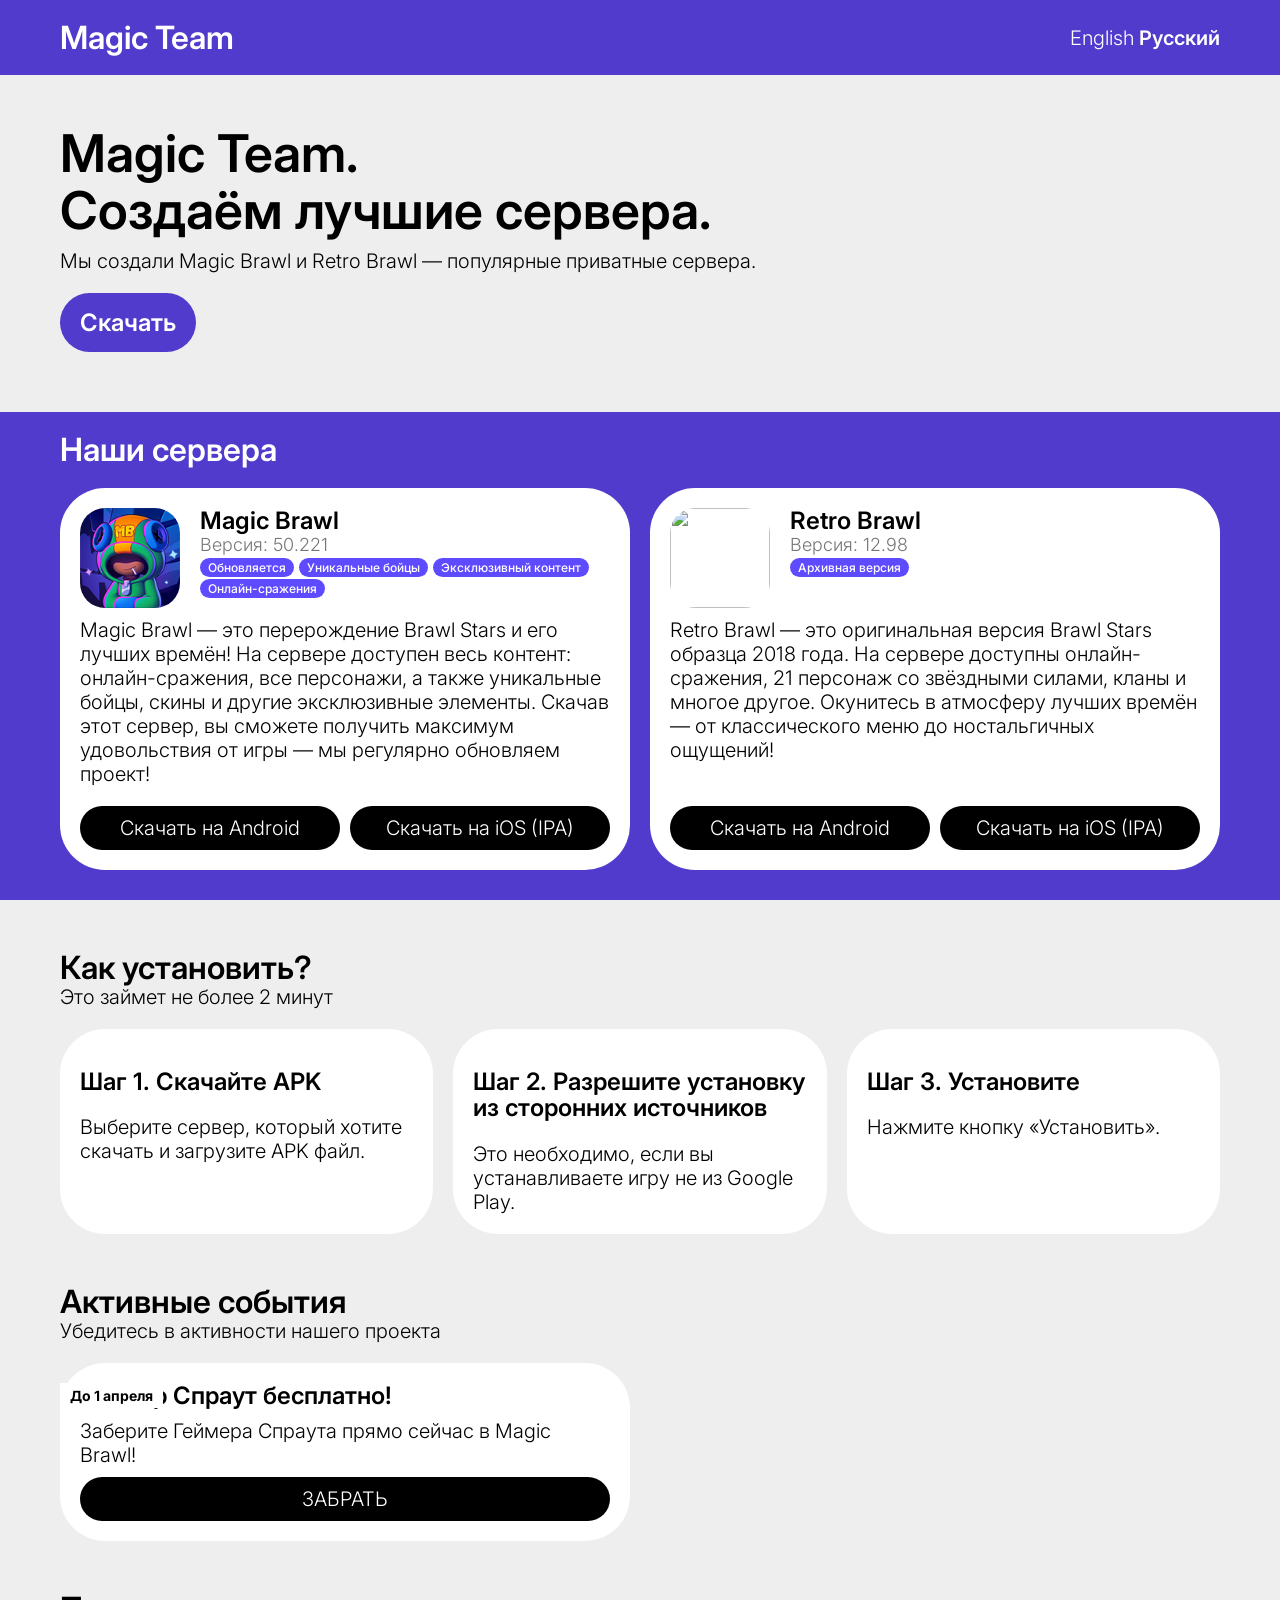
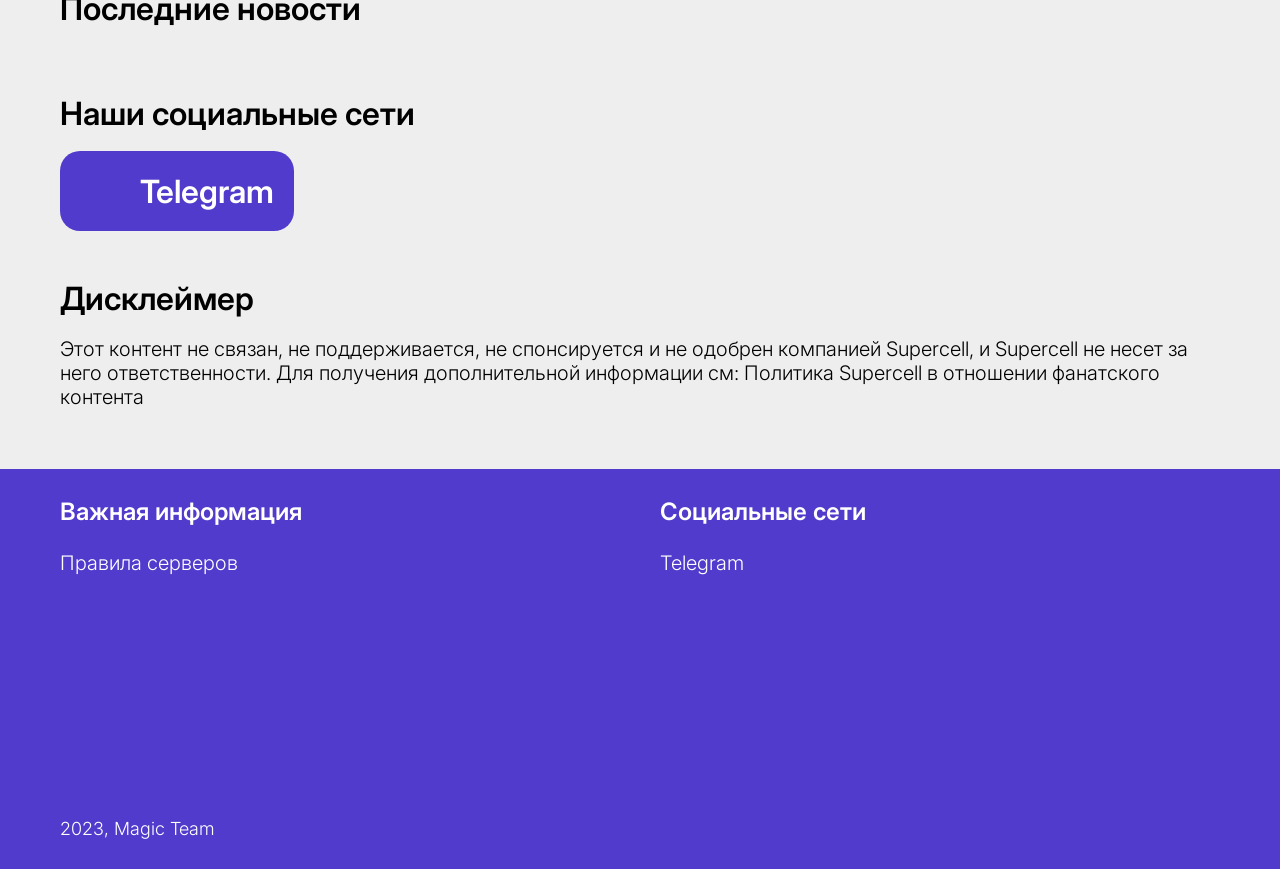
==== ru.html @ 5050573c "Initial commit - website files" ====
<!DOCTYPE html>
<html lang="ru">
<head>
	<meta charset="utf-8">
	<title>Magic Team - Приватные сервера</title>

	<meta name="description" content="Magic Team - Создатели приватных серверов для игр. Мы создали Magic Brawl и Retro Brawl.">
	<meta name="keywords" content="Magic Brawl, Retro Brawl, Magic Team, Magic's Servers, Private Servers, Меджик Бравл, Ретро Бравл">
	<meta name="viewport" content="width=device-width, initial-scale=1.0, maximum-scale=1.0, user-scalable=0">

	<link rel="icon" type="image/png" href="favicon.png">
	<link rel="stylesheet" href="styles/styles.css@v=7.css">

	<script defer src="js/dropdown.js"></script>

	<!-- Global site tag (gtag.js) - Google Analytics -->
	<script async src="https://www.googletagmanager.com/gtag/js?id=G-F91SJZ2LNX"></script>
	<script>
		window.dataLayer = window.dataLayer || [];
		function gtag(){dataLayer.push(arguments);}
		gtag('js', new Date());
		gtag('config', 'G-F91SJZ2LNX');
	</script>

	<!-- Yandex.Metrika counter -->
	<script type="text/javascript" >
		(function(m,e,t,r,i,k,a){m[i]=m[i]||function(){(m[i].a=m[i].a||[]).push(arguments)};
		m[i].l=1*new Date();
		for (var j = 0; j < document.scripts.length; j++) {if (document.scripts[j].src === r) { return; }}
		k=e.createElement(t),a=e.getElementsByTagName(t)[0],k.async=1,k.src=r,a.parentNode.insertBefore(k,a)})
		(window, document, "script", "https://mc.yandex.ru/metrika/tag.js", "ym");

		ym(92393529, "init", {
			clickmap:true,
			trackLinks:true,
			accurateTrackBounce:true,
			webvisor:true
		});
	</script>
	<noscript><div><img src="https://mc.yandex.ru/watch/92393529" style="position:absolute; left:-9999px;" alt="" /></div></noscript>
	<!-- /Yandex.Metrika counter -->
</head>
<body>
	<header class="header">
		<div class="header__body">
			<a class="header__title" href="index.html">Magic Team</a>
			<div class="header__languages mobile-hidden">
				<a href="index.html">English</a>
				<a href="ru.html#" selected>Русский</a>
			</div>
			
			<div class="dropdown dropdown-languages mobile-only">
				<button class="dropdown__button">
					<div class="dropdown__value"></div>
					<img class="dropdown__chevron" src="icons/chevron-down.svg" alt="chevron">
				</button>
				
				<ul class="dropdown__options">
					<li class="dropdown__option" data-value="en">English</li>
					<li class="dropdown__option" data-value="ru" selected>Русский</li>
				</ul>
			</div>
		</div>
	</header>
	
	<main>
<!--		<section class="block">-->
<!--			<div class="block__container">-->
<!--				<div class="block__content">-->
<!--					<div class="important-notice">-->
<!--						<h2 class="important-notice__title">Важное сообщение-->
<!--						</h2>-->
<!--						<p class="important-notice__description">18 февраля инфраструктура проекта подверглась DDoS-атаке. Администрация проекта предпринимает все необходимые меры для скорейшего решения проблемы и восстановления стабильной работы. Приносим извинения за доставленные неудобства и благодарим за понимание.</p>-->
<!--					</div>-->
<!--				</div>-->
<!--			</div>-->
<!--		</section>-->
		<section class="block">
			<div class="block__container">
				<div class="block__content">
					<div class="general-info">
						<h1>
							Magic Team.<br>
							Создаём лучшие сервера.
						</h1>
						<p>Мы создали Magic Brawl и Retro Brawl — популярные приватные сервера.</p>
					</div>
					<a class="button button-purple button_large" href="ru.html#servers">Скачать</a>
				</div>
			</div>
		</section>
		<section class="block block_dark" id="servers">
			<div class="block__container" id="block-downloads">
				<h2 class="block__title">Наши сервера</h2>
				<div class="block__content cards">
					<article class="card download-card card-application" id="magicbrawl">
						<div class="card__body download-card__body">
							<div class="card__general_info">
								<div class="card__title_info">
									<img class="card-application__icon" src="images/mb-icon.png" alt="" width="100" height="100">
									<div class="card__title_info_extra">
										<h3 class="card__title">Magic Brawl</h3>
										<span class="card__extra_info">Версия: 50.221</span>
										<div>
											<span style="display: initial;white-space: nowrap;" class="archive-badge">Обновляется</span>
											<span style="display: initial;white-space: nowrap;" class="archive-badge">Уникальные бойцы</span>
											<span style="display: initial;white-space: nowrap;" class="archive-badge">Эксклюзивный контент</span>
											<span style="display: initial;white-space: nowrap;" class="archive-badge">Онлайн-сражения</span>
										</div>
									</div>
								</div>
								<p class="card__description">Magic Brawl — это перерождение Brawl Stars и его лучших времён! 
									На сервере доступен весь контент: онлайн-сражения, все персонажи, а также уникальные бойцы, 
									скины и другие эксклюзивные элементы. Скачав этот сервер, 
									вы сможете получить максимум удовольствия от игры — мы регулярно обновляем проект!</p>
							</div>
							<div class="card__buttons">
								<a class="button" href="latest_mb" download>Скачать на Android</a>
								<a class="button" href="https://magicbrawl.gg/latest_mb_ipa" download>Скачать на iOS (IPA)</a>
							</div>
						</div>
					</article>
					<article class="card download-card card-application" id="retrobrawl">
						<div class="card__body download-card__body">
							<div class="card__general_info">
								<div class="card__title_info">
									<img src="https://magicbrawl.gg/images/rb-icon.png" alt="" width="100" height="100">
									<div class="card__title_info_extra">
										<h3 class="card__title">Retro Brawl</h3>
										<span class="card__extra_info">Версия: 12.98</span>
										<div>
											<span style="display: initial;" class="archive-badge">Архивная версия</span>
										</div>
									</div>
								</div>
								<p class="card__description">Retro Brawl — это оригинальная версия Brawl Stars образца 2018 года. 
									На сервере доступны онлайн-сражения, 21 персонаж со звёздными силами, кланы и многое другое. 
									Окунитесь в атмосферу лучших времён — от классического меню до ностальгичных ощущений!</p>
							</div>

							<div class="card__buttons">
								<a class="button" href="https://magicbrawl.gg/latest_retrobrawl" download>Скачать на Android</a>
								<a class="button" href="https://magicbrawl.gg/latest_retrobrawl_ipa" download>Скачать на iOS (IPA)</a>
							</div>
						</div>
					</article>
				</div>
			</div>
		</section>
		<section class="block" id="block-installation">
			<div class="block__container">
				<div class="block__info">
					<h2 class="block__title">Как установить?</h2>
					<p class="block__description">Это займет не более 2 минут</p>
				</div>
				<div class="block__content cards">
					<div class="card card-instruction-step">
						<div class="card__body">
							<img src="https://magicbrawl.gg/ru/images/installation_step1.png" alt="">
							<h3 class="card__title">Шаг 1. Скачайте APK</h3>
							<p class="card__description">Выберите сервер, который хотите скачать и загрузите APK файл.</p>
						</div>
					</div>
					<div class="card card-instruction-step">
						<div class="card__body">
							<img src="https://magicbrawl.gg/ru/images/installation_step2.png" alt="">
							<h3 class="card__title">Шаг 2. Разрешите установку из сторонних источников</h3>
							<p class="card__description">Это необходимо, если вы устанавливаете игру не из Google Play.</p>
						</div>
					</div>
					<div class="card card-instruction-step">
						<div class="card__body">
							<img src="https://magicbrawl.gg/ru/images/installation_step3.png" alt="">
							<h3 class="card__title">Шаг 3. Установите</h3>
							<p class="card__description">Нажмите кнопку «Установить».</p>
						</div>
					</div>
				</div>
			</div>
		</section>
		<section class="block" id="block-events">
			<div class="block__container">
				<div class="block__info">
					<h2 class="block__title">Активные события</h2>
					<p class="block__description">Убедитесь в активности нашего проекта</p>
				</div>
				<div class="block__content event-cards">
					<div class="card event-cards__card card-instruction-step">
						<div class="card__body">
							<img class="event_image" src="https://magicbrawl.gg/images/sprout_gamer_event.png" alt="">
							<div class="event_date">До 1 апреля</div>
							<div class="event-cards__card-body">
								<h3 class="card__title">Геймер Спраут бесплатно!</h3>
								<p class="card__description">Заберите Геймера Спраута прямо сейчас в Magic Brawl!</p>
								<a class="button event-cards__card-button" href="ru.html#servers">ЗАБРАТЬ</a>
							</div>
						</div>
					</div>
				</div>
			</div>
		</section>
		<section class="block" id="block-news">
			<div class="block__container">
				<h2 class="block__title">Последние новости</h2>
				<div class="block__content posts">
                    <script async src="https://telegram.org/js/telegram-widget.js?22" data-telegram-post="magics_servers/1283" data-width="95%"></script>
                    <script async src="https://telegram.org/js/telegram-widget.js?22" data-telegram-post="magics_servers/1287" data-width="95%"></script>
                    <script async src="https://telegram.org/js/telegram-widget.js?22" data-telegram-post="magics_servers/1308" data-width="95%"></script>
				</div>
			</div>
		</section>
		<section class="block" id="block-socials">
			<div class="block__container">
				<h2 class="block__title">Наши социальные сети</h2>
				<ul class="block__content socials">
					<li>
						<a class="button button-purple button_social" href="https://t.me/magics_servers" target="_blank">
							<div class="icon"><img src="https://magicbrawl.gg/icons/telegram.svg" alt=""></div><span>Telegram</span>
						</a>
					</li>
				</ul>
			</div>
		</section>
		<section class="block" id="block-disclaimer">
			<div class="block__container">
				<h2 class="block__title">Дисклеймер</h2>
				<div class="block__content">
					<p>Этот контент не связан, не поддерживается, не спонсируется и не одобрен компанией Supercell, и Supercell не несет за него ответственности. Для получения дополнительной информации см: Политика Supercell в отношении фанатского контента</p>
				</div>
			</div>
		</section>
	</main>

	<footer class="block block_dark footer">
		<div class="block__container">
			<div class="footer__blocks">
				<div class="footer-block">
                    <h3 class="footer-block__title">Важная информация</h3>
                    <ul class="footer-block__content footer-block__links">
                        <li><a href="https://magicbrawl.gg/ru/server-rules.html">Правила серверов</a></li>
                    </ul>
                </div>
				<div class="footer-block">
					<h3 class="footer-block__title">Социальные сети</h3>
					<ul class="footer-block__content footer-block__links">
						<li><a href="https://t.me/magics_servers" target="_blank">Telegram</a></li>
					</ul>
				</div>
			</div>
			<div class="footer__copyright">2023, Magic Team</div>
		</div>
	</footer>
	<script defer src="https://magicbrawl.gg/js/main.js?v=5"></script>
</body>
</html>
---- styles/styles.css@v=7.css ----
@import url("https://fonts.googleapis.com/css2?family=Inter:wght@300;400;600;700&display=swap");
* {
  padding: 0;
  margin: 0;
  border: 0;
}

*,
*:before,
*:after {
  box-sizing: border-box;
}

:focus,
:active {
  outline: none;
}

a:focus,
a:active {
  outline: none;
}

nav, footer, header, aside {
  display: block;
}

html, body {
  height: 100%;
  width: 100%;
  font-size: 100%;
  line-height: normal;
  font-weight: 300;
  font-size: 14px;
  -ms-text-size-adjust: 100%;
  -moz-text-size-adjust: 100%;
  -webkit-text-size-adjust: 100%;
}

input, button, textarea {
  font-family: inherit;
}

input::-ms-clear {
  display: none;
}

button {
  cursor: pointer;
}

button::-moz-focus-inner {
  padding: 0;
  border: 0;
}

a,
a:visited {
  text-decoration: none;
}

a:hover {
  text-decoration: none;
}

ul li {
  list-style: none;
}

img {
  vertical-align: top;
}

h1, h2, h3, h4, h5, h6 {
  font-size: inherit;
  font-weight: inherit;
  line-height: 1.1;
}

a,
a:hover,
a:active,
a:visited {
  text-decoration: none;
  color: inherit;
}

.icon {
  display: flex;
  width: 50px;
  height: 50px;
  justify-content: center;
  align-items: center;
}

.header {
  background: #513BCC;
  color: #fff;
}

.header__body {
  display: flex;
  max-width: 1160px;
  margin: 0 auto;
  padding-top: 18px;
  padding-bottom: 18px;
  justify-content: space-between;
  align-items: center;
}

.header__title {
  font-weight: 600;
  font-size: 32px;
}

.header__languages > a[selected] {
  font-weight: 600;
}

@media screen and (max-width: 1200px) {
  .header__body {
    margin: 0 20px;
  }
}
.dropdown {
  display: flex;
  gap: 10px;
  justify-content: space-between;
  align-items: center;
  color: black;
  position: relative;
  font-size: 20px;
  cursor: pointer;
}

.dropdown * {
  -webkit-touch-callout: none; /* iOS Safari */
  -webkit-user-select: none; /* Safari */ /* Konqueror HTML */
  -moz-user-select: none; /* Old versions of Firefox */ /* Internet Explorer/Edge */
  user-select: none; /* Non-prefixed version, currently
           supported by Chrome, Edge, Opera and Firefox */
  padding: 0;
  margin: 0;
}

.dropdown__button {
  display: flex;
  gap: 10px;
  font-size: inherit;
  justify-content: space-between;
  align-items: center;
  align-self: stretch;
  outline: none;
  border: none;
  border-radius: 12px;
  padding: 5px 10px;
}

.dropdown__chevron {
  pointer-events: none;
}

.dropdown__options {
  visibility: hidden;
  list-style-type: none;
  position: absolute;
  top: calc(100% + 4px);
  background-color: white;
  border-radius: 4px;
  padding: 4px 0;
}

.dropdown__options--visible {
  visibility: visible;
}

.dropdown__option {
  background-color: white;
  padding: 0 10px;
  cursor: pointer;
}

.dropdown__option[disabled] {
  color: #aaa;
}

.dropdown__option:hover {
  background-color: #e4e4e4;
  padding: 0 10px;
}

.footer {
  display: flex;
  min-height: 400px;
  font-weight: 300;
  padding-top: 30px !important;
}

.footer > .block__container {
  display: flex;
  flex-direction: column;
  flex-wrap: wrap;
  flex: 1 0 0;
  gap: 40px;
}

.footer__blocks {
  display: flex;
  flex-direction: row;
  flex-wrap: wrap;
  gap: 40px;
  justify-content: stretch;
  align-items: flex-start;
}

.footer__copyright {
  display: flex;
  align-self: flex-end;
  align-items: flex-end;
  gap: 10px;
  flex: 1 0 0;
  align-self: stretch;
  flex-wrap: wrap;
}

.footer-block {
  display: flex;
  flex-direction: column;
  gap: 20px;
  flex: 1 0 0;
  min-width: 300px;
}

.footer-block__links {
  line-height: 200%;
}

.block {
  margin-top: 50px;
}

.block_dark {
  margin-top: 60px;
  padding-top: 20px;
  padding-bottom: 30px;
  background-color: #513BCC;
  color: #fff;
}

.block__container {
  display: flex;
  flex-direction: column;
  gap: 20px;
  max-width: 1160px;
  margin: 0 auto;
}

.block__content {
  display: flex;
  flex-direction: column;
  gap: 20px;
}

@media screen and (max-width: 1200px) {
  .block__container {
    margin: 0 20px;
  }
}
.posts {
  width: 50%;
}

.posts > * {
  color-scheme: none !important;
}

@media screen and (max-width: 1200px) {
  .posts {
    width: 100%;
  }
}
.button {
  display: inline-flex;
  gap: 10px;
  width: -moz-max-content;
  width: max-content;
  justify-content: center;
  align-items: center;
  background-color: #000;
  color: #fff !important;
  border-radius: 50px;
  padding: 10px 20px;
}

.button:hover {
  background-color: #333;
  color: #fff;
}

.button:active {
  background-color: #777;
  color: #fff;
}

.button_large {
  font-size: 24px;
  font-weight: 600;
  padding: 15px 20px;
}

.button-secondary {
  background-color: #eee;
  color: #000;
}

.button-secondary:hover {
  background-color: #d4d4d4;
  color: #000;
}

.button-secondary:active {
  background-color: #a7a7a7;
  color: #000;
}

.button-purple {
  background-color: #513BCC;
  color: #fff !important;
}

.button-purple:hover {
  background-color: #2913A4;
}

.button-purple:active {
  background-color: #2F2276;
}

.button_social {
  font-size: 32px;
  font-weight: 600;
  border-radius: 20px;
  padding: 15px 20px;
}

.cards {
  display: flex;
  flex-direction: row;
  gap: 20px;
  justify-content: stretch;
  flex-wrap: wrap;
}

.card {
  display: flex;
  background-color: #fff;
  color: #000;
  border-radius: 45px;
  padding: 20px;
  flex: 1 0 0;
}

.card.card_event {
 padding: 0px;
 position: relative;
}

.card__body {
  display: flex;
  flex-direction: column;
  flex: 1 0 0;
  gap: 20px;
}

.card__body img {
  border-radius: 25px;
}

.card__general_info {
  display: flex;
  flex-direction: column;
  gap: 10px;
}

.card__title_info {
  display: flex;
  flex-direction: row;
  gap: 20px;
}

.card__icon {
  background-color: #eee;
}

.card__extra_info {
  color: #777;
}

.card__buttons {
  display: flex;
  align-self: flex-end;
  align-items: flex-end;
  gap: 10px;
  /*flex: 1 0 0;*/
  align-self: stretch;
  flex-wrap: wrap;
}

.download-card__body {
  justify-content: space-between;
}

.card__buttons > .button {
  min-width: 240px;
  flex: 1 0 0;
}

.card-good .card__description {
  min-width: 1120px;
}

@media screen and (max-width: 1200px) {
  .card-good .card__description {
    min-width: 70vw;
  }
}
.card-instruction-step {
  min-width: 300px;
}

.card-instruction-step img {
  max-width: 100%;
  max-height: 100%;
}

body {
  font-family: "Inter", sans-serif;
  font-size: 18px;
  font-weight: 300;
  background-color: #eee;
  color: #000;
}

h1 {
  font-size: 52px;
  font-weight: 600;
}

h2 {
  font-size: 32px;
  font-weight: 600;
}

h3 {
  font-size: 24px;
  font-weight: 600;
}

p, a, button {
  font-size: 20px;
  font-weight: 300;
}

.socials {
  display: flex;
  flex-direction: column;
  gap: 10px;
  color: #fff;
}

.archive-badge {
  background-color: #5f4bff;
  color: white;
  font-size: 12px;
  font-weight: 500;
  padding: 2px 8px;
  border-radius: 10px;
  display: block;
  width: 120px;
}

.card.card_event .card__body .event_body .card__description {
  margin-top: 10px;
}

.event_image  {
  border-radius: 25px 25px 5px 5px !important;
}

.event_body {
  padding-left: 20px;
  padding-right: 20px;
  padding-bottom: 20px;
}

.event_date {
  position: absolute;
  top: 20px;
  background: rgba(255, 255, 255, 1);
  padding: 4px 10px;
  border-radius: 0 5px 5px 0px;
  font-size: 14px;
  font-weight: bold;
}

.event-cards {
  display: grid;
  grid-template-columns: 1fr 1fr; /*repeat(auto-fill, minmax(300px, 1fr))*/;
  gap: 20px;
}

.event-cards__card {
  padding: 0;
  position: relative;
}

.event-cards__card-body {
  display: flex;
  flex-direction: column;
  gap: 10px;
  padding: 0px 20px 20px 20px;
}

.event-cards__card-button {
  width: 100%;
}

.general-info {
  display: flex;
  flex-direction: column;
  gap: 10px;
}

.important-notice {
  display: flex;
  flex-direction: column;
  gap: 8px;

  padding: 20px;
  background-color: #F00;
  border-radius: 10px;
  color: white;
}

.important-notice__title {
  font-size: 32px;
  font-weight: 400;
}

.important-notice__description {
  font-size: 18px;
  font-weight: 300;
}

.mobile-only {
  display: none;
}

@media screen and (max-width: 480px) {
  .mobile-hidden {
    display: none;
  }
  .mobile-only {
    display: block;
  }
}/*# sourceMappingURL=styles.css.map */

@media screen and (max-width: 660px) {
  .event-cards {
    grid-template-columns: 1fr;
  }
}
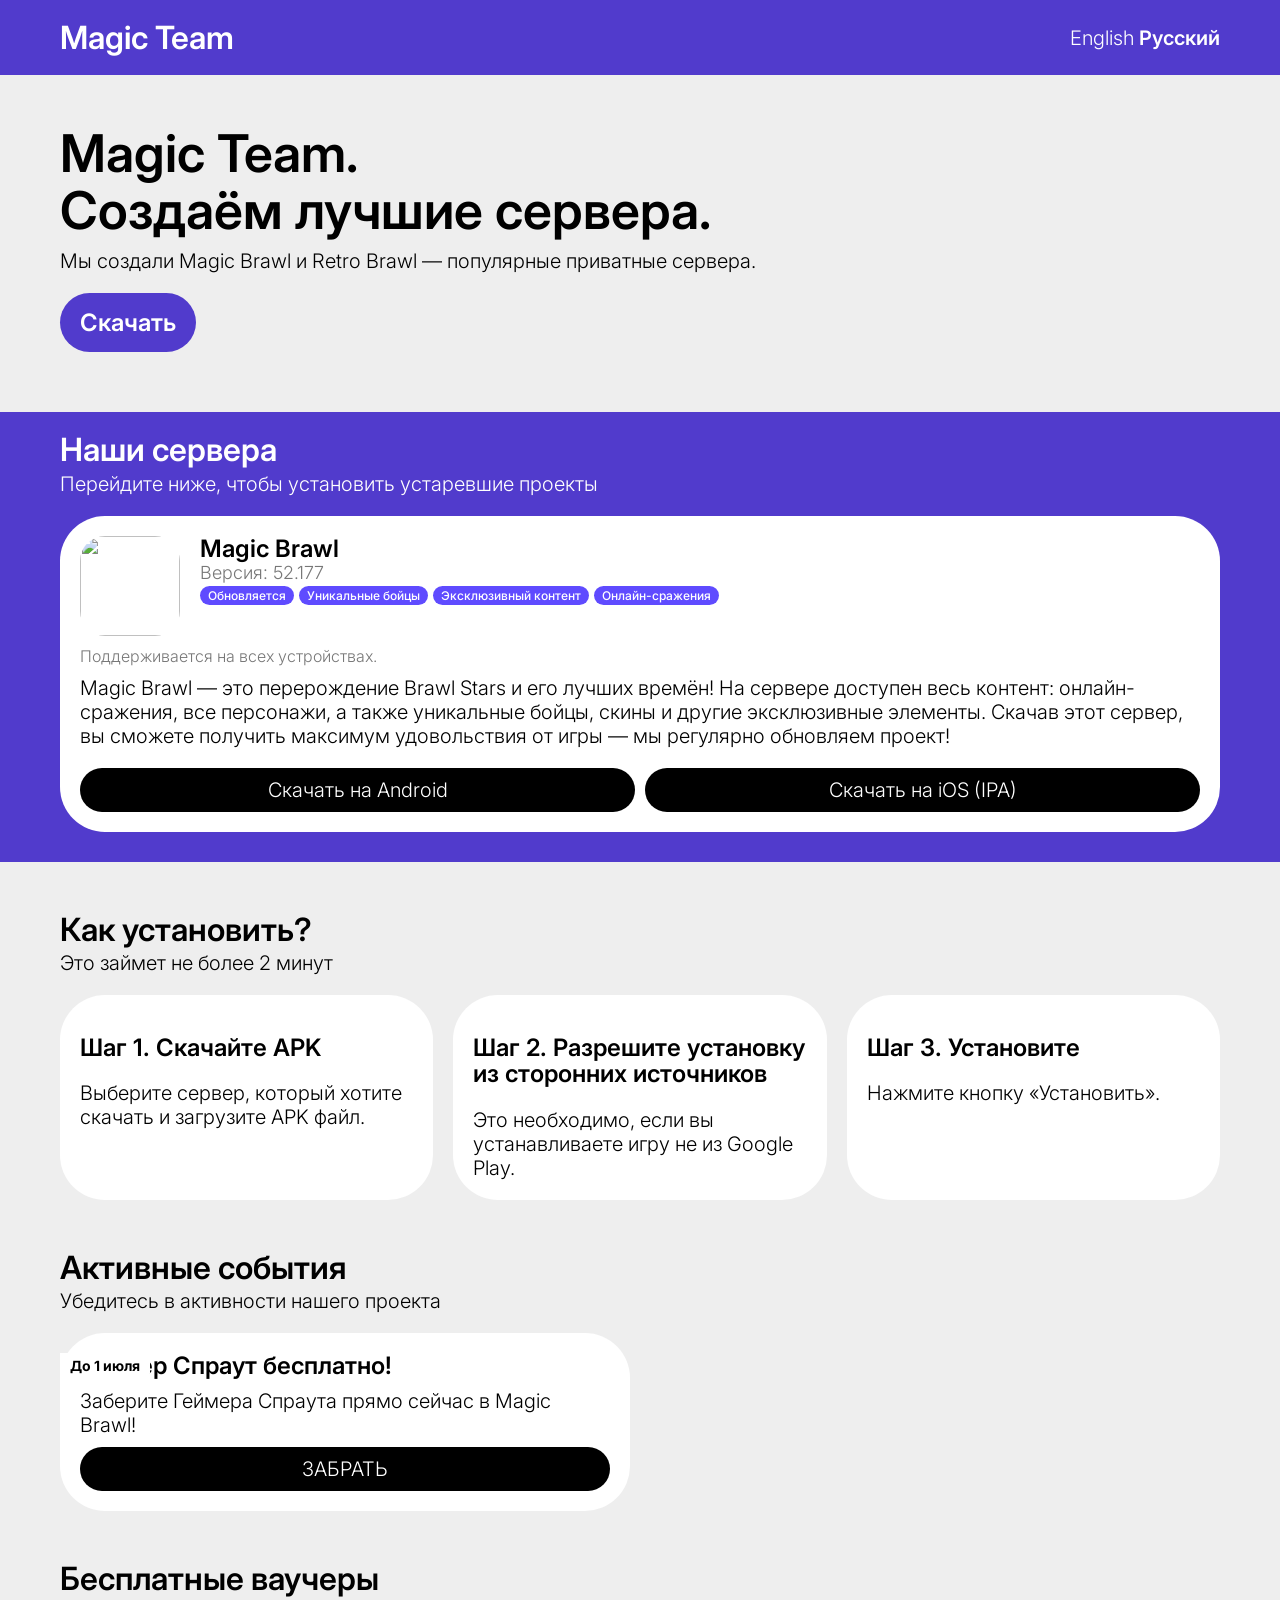
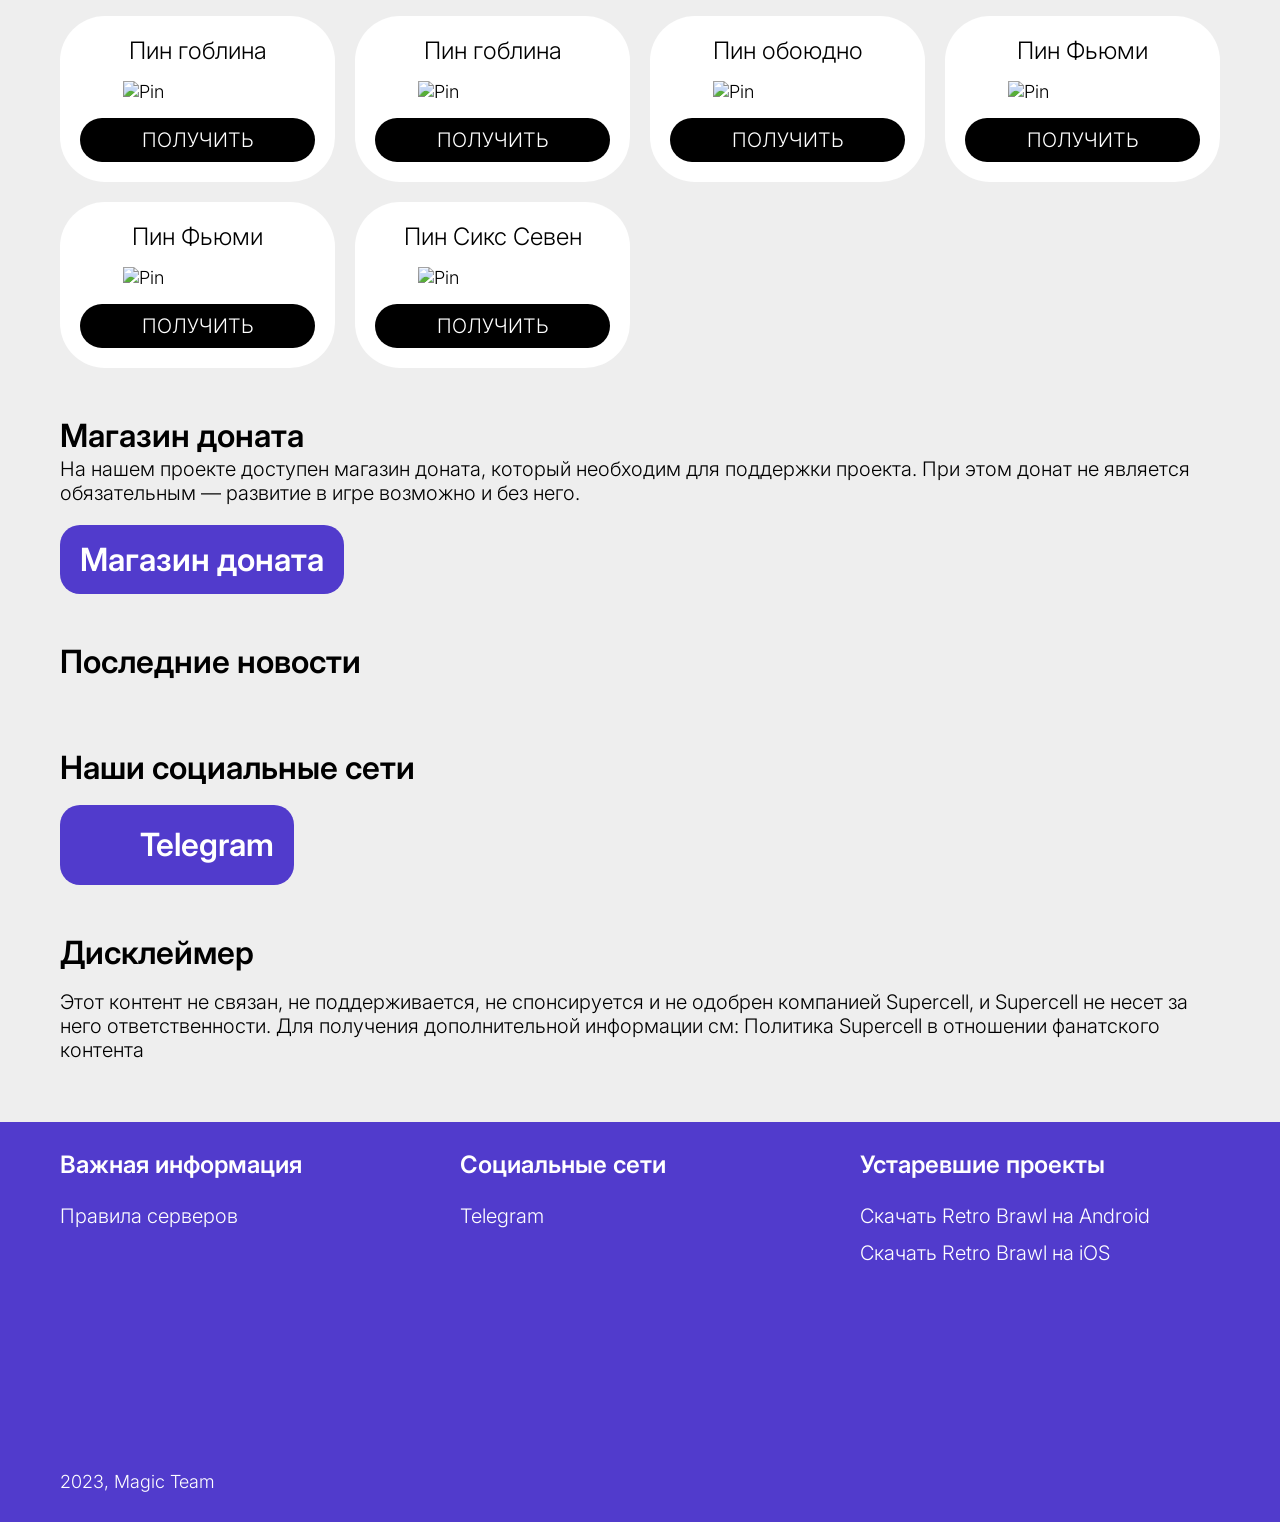
==== commit b3280492: "🔄 Update to latest version from magicbrawl.gg" ====
--- a/ru.html
+++ b/ru.html
@@ -8,10 +8,10 @@
 	<meta name="keywords" content="Magic Brawl, Retro Brawl, Magic Team, Magic's Servers, Private Servers, Меджик Бравл, Ретро Бравл">
 	<meta name="viewport" content="width=device-width, initial-scale=1.0, maximum-scale=1.0, user-scalable=0">
 
-	<link rel="icon" type="image/png" href="favicon.png">
-	<link rel="stylesheet" href="styles/styles.css@v=7.css">
-
-	<script defer src="js/dropdown.js"></script>
+	<link rel="icon" type="image/png" href="/favicon.png">
+	<link rel="stylesheet" href="/styles/styles.css?v=11">
+
+	<script defer src="/js/dropdown.js"></script>
 
 	<!-- Global site tag (gtag.js) - Google Analytics -->
 	<script async src="https://www.googletagmanager.com/gtag/js?id=G-F91SJZ2LNX"></script>
@@ -43,16 +43,16 @@
 <body>
 	<header class="header">
 		<div class="header__body">
-			<a class="header__title" href="index.html">Magic Team</a>
+			<a class="header__title" href="/">Magic Team</a>
 			<div class="header__languages mobile-hidden">
-				<a href="index.html">English</a>
-				<a href="ru.html#" selected>Русский</a>
+				<a href="/">English</a>
+				<a href="#" selected>Русский</a>
 			</div>
 			
 			<div class="dropdown dropdown-languages mobile-only">
 				<button class="dropdown__button">
 					<div class="dropdown__value"></div>
-					<img class="dropdown__chevron" src="icons/chevron-down.svg" alt="chevron">
+					<img class="dropdown__chevron" src="/icons/chevron-down.svg" alt="chevron">
 				</button>
 				
 				<ul class="dropdown__options">
@@ -83,24 +83,27 @@
 							Magic Team.<br>
 							Создаём лучшие сервера.
 						</h1>
-						<p>Мы создали Magic Brawl и Retro Brawl — популярные приватные сервера.</p>
-					</div>
-					<a class="button button-purple button_large" href="ru.html#servers">Скачать</a>
+						<p>Мы создали Magic Brawl и Retro Brawl — популярные приватные сервера.</p>
+					</div>
+					<a class="button button-purple button_large" href="#servers">Скачать</a>
 				</div>
 			</div>
 		</section>
 		<section class="block block_dark" id="servers">
 			<div class="block__container" id="block-downloads">
-				<h2 class="block__title">Наши сервера</h2>
+				<div class="block__info">
+					<h2 class="block__title">Наши сервера</h2>
+					<p class="block__description">Перейдите ниже, чтобы установить устаревшие проекты</p>
+				</div>
 				<div class="block__content cards">
 					<article class="card download-card card-application" id="magicbrawl">
 						<div class="card__body download-card__body">
 							<div class="card__general_info">
 								<div class="card__title_info">
-									<img class="card-application__icon" src="images/mb-icon.png" alt="" width="100" height="100">
+									<img class="card-application__icon" src="/images/mb-icon-fumey.png" alt="" width="100" height="100">
 									<div class="card__title_info_extra">
 										<h3 class="card__title">Magic Brawl</h3>
-										<span class="card__extra_info">Версия: 50.221</span>
+										<span class="card__extra_info">Версия: 52.177</span>
 										<div>
 											<span style="display: initial;white-space: nowrap;" class="archive-badge">Обновляется</span>
 											<span style="display: initial;white-space: nowrap;" class="archive-badge">Уникальные бойцы</span>
@@ -109,38 +112,15 @@
 										</div>
 									</div>
 								</div>
+								<p class="card__status">Поддерживается на всех устройствах.</p>
 								<p class="card__description">Magic Brawl — это перерождение Brawl Stars и его лучших времён! 
 									На сервере доступен весь контент: онлайн-сражения, все персонажи, а также уникальные бойцы, 
 									скины и другие эксклюзивные элементы. Скачав этот сервер, 
 									вы сможете получить максимум удовольствия от игры — мы регулярно обновляем проект!</p>
 							</div>
 							<div class="card__buttons">
-								<a class="button" href="latest_mb" download>Скачать на Android</a>
+								<a class="button" href="https://magicbrawl.gg/latest_mb" download>Скачать на Android</a>
 								<a class="button" href="https://magicbrawl.gg/latest_mb_ipa" download>Скачать на iOS (IPA)</a>
-							</div>
-						</div>
-					</article>
-					<article class="card download-card card-application" id="retrobrawl">
-						<div class="card__body download-card__body">
-							<div class="card__general_info">
-								<div class="card__title_info">
-									<img src="https://magicbrawl.gg/images/rb-icon.png" alt="" width="100" height="100">
-									<div class="card__title_info_extra">
-										<h3 class="card__title">Retro Brawl</h3>
-										<span class="card__extra_info">Версия: 12.98</span>
-										<div>
-											<span style="display: initial;" class="archive-badge">Архивная версия</span>
-										</div>
-									</div>
-								</div>
-								<p class="card__description">Retro Brawl — это оригинальная версия Brawl Stars образца 2018 года. 
-									На сервере доступны онлайн-сражения, 21 персонаж со звёздными силами, кланы и многое другое. 
-									Окунитесь в атмосферу лучших времён — от классического меню до ностальгичных ощущений!</p>
-							</div>
-
-							<div class="card__buttons">
-								<a class="button" href="https://magicbrawl.gg/latest_retrobrawl" download>Скачать на Android</a>
-								<a class="button" href="https://magicbrawl.gg/latest_retrobrawl_ipa" download>Скачать на iOS (IPA)</a>
 							</div>
 						</div>
 					</article>
@@ -156,21 +136,21 @@
 				<div class="block__content cards">
 					<div class="card card-instruction-step">
 						<div class="card__body">
-							<img src="https://magicbrawl.gg/ru/images/installation_step1.png" alt="">
+							<img src="images/installation_step1.png" alt="">
 							<h3 class="card__title">Шаг 1. Скачайте APK</h3>
 							<p class="card__description">Выберите сервер, который хотите скачать и загрузите APK файл.</p>
 						</div>
 					</div>
 					<div class="card card-instruction-step">
 						<div class="card__body">
-							<img src="https://magicbrawl.gg/ru/images/installation_step2.png" alt="">
+							<img src="images/installation_step2.png" alt="">
 							<h3 class="card__title">Шаг 2. Разрешите установку из сторонних источников</h3>
 							<p class="card__description">Это необходимо, если вы устанавливаете игру не из Google Play.</p>
 						</div>
 					</div>
 					<div class="card card-instruction-step">
 						<div class="card__body">
-							<img src="https://magicbrawl.gg/ru/images/installation_step3.png" alt="">
+							<img src="images/installation_step3.png" alt="">
 							<h3 class="card__title">Шаг 3. Установите</h3>
 							<p class="card__description">Нажмите кнопку «Установить».</p>
 						</div>
@@ -187,15 +167,79 @@
 				<div class="block__content event-cards">
 					<div class="card event-cards__card card-instruction-step">
 						<div class="card__body">
-							<img class="event_image" src="https://magicbrawl.gg/images/sprout_gamer_event.png" alt="">
-							<div class="event_date">До 1 апреля</div>
+							<img class="event_image" src="/images/sprout_gamer_event.png" alt="">
+							<div class="event_date">До 1 июля</div>
 							<div class="event-cards__card-body">
 								<h3 class="card__title">Геймер Спраут бесплатно!</h3>
 								<p class="card__description">Заберите Геймера Спраута прямо сейчас в Magic Brawl!</p>
-								<a class="button event-cards__card-button" href="ru.html#servers">ЗАБРАТЬ</a>
+								<a class="button event-cards__card-button" href="#servers">ЗАБРАТЬ</a>
 							</div>
 						</div>
 					</div>
+				</div>
+			</div>
+		</section>
+		<section class="block" id="block-vouchers">
+			<div class="block__container">
+				<div class="block__info">
+					<h2 class="block__title">Бесплатные ваучеры</h2>
+				</div>
+				<div class="block__content vouchers">
+					<div class="voucher-card">
+						<div class="voucher-card__wrapper">
+							<span class="voucher-card__title">Пин гоблина</span>
+							<img class="voucher-card__image" src="/images/goblin_pin.png" alt="Pin"/>
+							<a href="https://magicbrawl.gg/ru/vouchers/goblin-new" class="voucher-card__button">ПОЛУЧИТЬ</a>
+						</div>
+					</div>
+					<div class="voucher-card">
+						<div class="voucher-card__wrapper">
+							<span class="voucher-card__title">Пин гоблина</span>
+							<img class="voucher-card__image" src="/images/goblin_clock_pin.png" alt="Pin"/>
+							<a href="https://magicbrawl.gg/ru/vouchers/goblin-clock" class="voucher-card__button">ПОЛУЧИТЬ</a>
+						</div>
+					</div>
+					<div class="voucher-card">
+						<div class="voucher-card__wrapper">
+							<span class="voucher-card__title">Пин обоюдно</span>
+							<img class="voucher-card__image" src="/images/coolglass_pin.png" alt="Pin"/>
+							<a href="https://magicbrawl.gg/ru/vouchers/cool-glass" class="voucher-card__button">ПОЛУЧИТЬ</a>
+						</div>
+					</div>
+					<div class="voucher-card">
+						<div class="voucher-card__wrapper">
+							<span class="voucher-card__title">Пин Фьюми</span>
+							<img class="voucher-card__image" src="/images/fumey_frog_pin.png" alt="Pin"/>
+							<a href="https://magicbrawl.gg/ru/vouchers/fumey-frog" class="voucher-card__button">ПОЛУЧИТЬ</a>
+						</div>
+					</div>
+					<div class="voucher-card">
+						<div class="voucher-card__wrapper">
+							<span class="voucher-card__title">Пин Фьюми</span>
+							<img class="voucher-card__image" src="/images/fumey_team_pin.png" alt="Pin"/>
+							<a href="https://magicbrawl.gg/ru/vouchers/fumey-team" class="voucher-card__button">ПОЛУЧИТЬ</a>
+						</div>
+					</div>
+					<div class="voucher-card">
+						<div class="voucher-card__wrapper">
+							<span class="voucher-card__title">Пин Сикс Севен</span>
+							<img class="voucher-card__image" src="/images/pin_wizard_67.png" alt="Pin"/>
+							<a href="https://magicbrawl.gg/ru/vouchers/six-seven" class="voucher-card__button">ПОЛУЧИТЬ</a>
+						</div>
+					</div>
+				</div>
+			</div>
+		</section>
+		<section class="block" id="block-shop">
+			<div class="block__container">
+				<div class="block__info">
+					<h2 class="block__title">Магазин доната</h2>
+					<p class="block__description">На нашем проекте доступен магазин доната, который необходим для поддержки проекта. При этом донат не является обязательным — развитие в игре возможно и без него.</p>
+				</div>
+				<div class="block__content">
+					<a class="button button-purple button_social" href="https://shop.magicbrawl.gg/ru" target="_blank">
+						Магазин доната
+					</a>
 				</div>
 			</div>
 		</section>
@@ -215,7 +259,7 @@
 				<ul class="block__content socials">
 					<li>
 						<a class="button button-purple button_social" href="https://t.me/magics_servers" target="_blank">
-							<div class="icon"><img src="https://magicbrawl.gg/icons/telegram.svg" alt=""></div><span>Telegram</span>
+							<div class="icon"><img src="/icons/telegram.svg" alt=""></div><span>Telegram</span>
 						</a>
 					</li>
 				</ul>
@@ -237,7 +281,7 @@
 				<div class="footer-block">
                     <h3 class="footer-block__title">Важная информация</h3>
                     <ul class="footer-block__content footer-block__links">
-                        <li><a href="https://magicbrawl.gg/ru/server-rules.html">Правила серверов</a></li>
+                        <li><a href="/ru/server-rules.html">Правила серверов</a></li>
                     </ul>
                 </div>
 				<div class="footer-block">
@@ -246,10 +290,17 @@
 						<li><a href="https://t.me/magics_servers" target="_blank">Telegram</a></li>
 					</ul>
 				</div>
+				<div class="footer-block">
+					<h3 class="footer-block__title">Устаревшие проекты</h3>
+					<ul class="footer-block__content footer-block__links">
+						<li><a href="https://magicbrawl.gg/latest_retrobrawl" target="_blank">Скачать Retro Brawl на Android</a></li>
+						<li><a href="https://magicbrawl.gg/latest_retrobrawl_ipa" target="_blank">Скачать Retro Brawl на iOS</a></li>
+					</ul>
+				</div>
 			</div>
 			<div class="footer__copyright">2023, Magic Team</div>
 		</div>
 	</footer>
-	<script defer src="https://magicbrawl.gg/js/main.js?v=5"></script>
+	<script defer src="/js/main.js?v=5"></script>
 </body>
 </html>
--- a/styles/styles.css
+++ b/styles/styles.css
@@ -0,0 +1,724 @@
+@import url("https://fonts.googleapis.com/css2?family=Inter:wght@300;400;600;700&display=swap");
+* {
+  padding: 0;
+  margin: 0;
+  border: 0;
+}
+
+*,
+*:before,
+*:after {
+  box-sizing: border-box;
+}
+
+:focus,
+:active {
+  outline: none;
+}
+
+a:focus,
+a:active {
+  outline: none;
+}
+
+nav, footer, header, aside {
+  display: block;
+}
+
+html, body {
+  height: 100%;
+  width: 100%;
+  font-size: 100%;
+  line-height: normal;
+  font-weight: 300;
+  font-size: 14px;
+  -ms-text-size-adjust: 100%;
+  -moz-text-size-adjust: 100%;
+  -webkit-text-size-adjust: 100%;
+}
+
+input, button, textarea {
+  font-family: inherit;
+}
+
+input::-ms-clear {
+  display: none;
+}
+
+button {
+  cursor: pointer;
+}
+
+button::-moz-focus-inner {
+  padding: 0;
+  border: 0;
+}
+
+a,
+a:visited {
+  text-decoration: none;
+}
+
+a:hover {
+  text-decoration: none;
+}
+
+ul li {
+  list-style: none;
+}
+
+img {
+  vertical-align: top;
+}
+
+h1, h2, h3, h4, h5, h6 {
+  font-size: inherit;
+  font-weight: inherit;
+  line-height: 1.1;
+}
+
+a,
+a:hover,
+a:active,
+a:visited {
+  text-decoration: none;
+  color: inherit;
+}
+
+.icon {
+  display: flex;
+  width: 50px;
+  height: 50px;
+  justify-content: center;
+  align-items: center;
+}
+
+.header {
+  background: #513BCC;
+  color: #fff;
+}
+
+.header__body {
+  display: flex;
+  max-width: 1160px;
+  margin: 0 auto;
+  padding-top: 18px;
+  padding-bottom: 18px;
+  justify-content: space-between;
+  align-items: center;
+}
+
+.header__title {
+  font-weight: 600;
+  font-size: 32px;
+}
+
+.header__languages > a[selected] {
+  font-weight: 600;
+}
+
+@media screen and (max-width: 1200px) {
+  .header__body {
+    margin: 0 20px;
+  }
+}
+.dropdown {
+  display: flex;
+  gap: 10px;
+  justify-content: space-between;
+  align-items: center;
+  color: black;
+  position: relative;
+  font-size: 20px;
+  cursor: pointer;
+}
+
+.dropdown * {
+  -webkit-touch-callout: none; /* iOS Safari */
+  -webkit-user-select: none; /* Safari */ /* Konqueror HTML */
+  -moz-user-select: none; /* Old versions of Firefox */ /* Internet Explorer/Edge */
+  user-select: none; /* Non-prefixed version, currently
+           supported by Chrome, Edge, Opera and Firefox */
+  padding: 0;
+  margin: 0;
+}
+
+.dropdown__button {
+  display: flex;
+  gap: 10px;
+  font-size: inherit;
+  justify-content: space-between;
+  align-items: center;
+  align-self: stretch;
+  outline: none;
+  border: none;
+  border-radius: 12px;
+  padding: 5px 10px;
+}
+
+.dropdown__chevron {
+  pointer-events: none;
+}
+
+.dropdown__options {
+  visibility: hidden;
+  list-style-type: none;
+  position: absolute;
+  top: calc(100% + 4px);
+  background-color: white;
+  border-radius: 4px;
+  padding: 4px 0;
+}
+
+.dropdown__options--visible {
+  visibility: visible;
+}
+
+.dropdown__option {
+  background-color: white;
+  padding: 0 10px;
+  cursor: pointer;
+}
+
+.dropdown__option[disabled] {
+  color: #aaa;
+}
+
+.dropdown__option:hover {
+  background-color: #e4e4e4;
+  padding: 0 10px;
+}
+
+.footer {
+  display: flex;
+  min-height: 400px;
+  font-weight: 300;
+  padding-top: 30px !important;
+}
+
+.footer > .block__container {
+  display: flex;
+  flex-direction: column;
+  flex-wrap: wrap;
+  flex: 1 0 0;
+  gap: 40px;
+}
+
+.footer__blocks {
+  display: flex;
+  flex-direction: row;
+  flex-wrap: wrap;
+  gap: 40px;
+  justify-content: stretch;
+  align-items: flex-start;
+}
+
+.footer__copyright {
+  display: flex;
+  align-self: flex-end;
+  align-items: flex-end;
+  gap: 10px;
+  flex: 1 0 0;
+  align-self: stretch;
+  flex-wrap: wrap;
+}
+
+.footer-block {
+  display: flex;
+  flex-direction: column;
+  gap: 20px;
+  flex: 1 0 0;
+  min-width: 300px;
+}
+
+.footer-block__links {
+  line-height: 200%;
+}
+
+.block {
+  margin-top: 50px;
+}
+
+.block_dark {
+  margin-top: 60px;
+  padding-top: 20px;
+  padding-bottom: 30px;
+  background-color: #513BCC;
+  color: #fff;
+}
+
+.block__container {
+  display: flex;
+  flex-direction: column;
+  gap: 20px;
+  max-width: 1160px;
+  margin: 0 auto;
+}
+
+.block__content {
+  display: flex;
+  flex-direction: column;
+  gap: 20px;
+}
+
+.block__info {
+  display: flex;
+  flex-direction: column;
+  gap: 4px;
+}
+
+@media screen and (max-width: 1200px) {
+  .block__container {
+    margin: 0 20px;
+  }
+}
+.posts {
+  width: 50%;
+}
+
+.posts > * {
+  color-scheme: none !important;
+}
+
+@media screen and (max-width: 1200px) {
+  .posts {
+    width: 100%;
+  }
+}
+.button {
+  display: inline-flex;
+  gap: 10px;
+  width: -moz-max-content;
+  width: max-content;
+  justify-content: center;
+  align-items: center;
+  background-color: #000;
+  color: #fff !important;
+  border-radius: 50px;
+  padding: 10px 20px;
+}
+
+.button:hover {
+  background-color: #333;
+  color: #fff;
+}
+
+.button:active {
+  background-color: #777;
+  color: #fff;
+}
+
+.button_large {
+  font-size: 24px;
+  font-weight: 600;
+  padding: 15px 20px;
+}
+
+.button-secondary {
+  background-color: #eee;
+  color: #000;
+}
+
+.button-secondary:hover {
+  background-color: #d4d4d4;
+  color: #000;
+}
+
+.button-secondary:active {
+  background-color: #a7a7a7;
+  color: #000;
+}
+
+.button-purple {
+  background-color: #513BCC;
+  color: #fff !important;
+}
+
+.button-purple:hover {
+  background-color: #2913A4;
+}
+
+.button-purple:active {
+  background-color: #2F2276;
+}
+
+.button_social {
+  font-size: 32px;
+  font-weight: 600;
+  border-radius: 20px;
+  padding: 15px 20px;
+}
+
+.cards {
+  display: flex;
+  flex-direction: row;
+  gap: 20px;
+  justify-content: stretch;
+  flex-wrap: wrap;
+}
+
+.card {
+  display: flex;
+  background-color: #fff;
+  color: #000;
+  border-radius: 45px;
+  padding: 20px;
+  flex: 1 0 0;
+}
+
+.card.card_event {
+ padding: 0px;
+ position: relative;
+}
+
+.card__body {
+  display: flex;
+  flex-direction: column;
+  flex: 1 0 0;
+  gap: 20px;
+}
+
+.card__body img {
+  border-radius: 25px;
+}
+
+.card__general_info {
+  display: flex;
+  flex-direction: column;
+  gap: 10px;
+}
+
+.card__title_info {
+  display: flex;
+  flex-direction: row;
+  gap: 20px;
+}
+
+.card__icon {
+  background-color: #eee;
+}
+
+.card__extra_info {
+  color: #777;
+}
+
+.card__status {
+  color: #777777;
+  font-size: 16px;
+}
+
+.card__buttons {
+  display: flex;
+  align-self: flex-end;
+  align-items: flex-end;
+  gap: 10px;
+  /*flex: 1 0 0;*/
+  align-self: stretch;
+  flex-wrap: wrap;
+}
+
+.download-card__body {
+  justify-content: space-between;
+}
+
+.card__buttons > .button {
+  min-width: 240px;
+  flex: 1 0 0;
+}
+
+.card-good .card__description {
+  min-width: 1120px;
+}
+
+@media screen and (max-width: 1200px) {
+  .card-good .card__description {
+    min-width: 70vw;
+  }
+}
+.card-instruction-step {
+  min-width: 300px;
+}
+
+.card-instruction-step img {
+  max-width: 100%;
+  max-height: 100%;
+}
+
+body {
+  font-family: "Inter", sans-serif;
+  font-size: 18px;
+  font-weight: 300;
+  background-color: #eee;
+  color: #000;
+}
+
+h1 {
+  font-size: 52px;
+  font-weight: 600;
+}
+
+h2 {
+  font-size: 32px;
+  font-weight: 600;
+}
+
+h3 {
+  font-size: 24px;
+  font-weight: 600;
+}
+
+p, a, button {
+  font-size: 20px;
+  font-weight: 300;
+}
+
+.socials {
+  display: flex;
+  flex-direction: column;
+  gap: 10px;
+  color: #fff;
+}
+
+.archive-badge {
+  background-color: #5f4bff;
+  color: white;
+  font-size: 12px;
+  font-weight: 500;
+  padding: 2px 8px;
+  border-radius: 10px;
+  display: block;
+  width: 120px;
+}
+
+.card.card_event .card__body .event_body .card__description {
+  margin-top: 10px;
+}
+
+.event_image  {
+  border-radius: 25px 25px 5px 5px !important;
+}
+
+.event_body {
+  padding-left: 20px;
+  padding-right: 20px;
+  padding-bottom: 20px;
+}
+
+.event_date {
+  position: absolute;
+  top: 20px;
+  background: rgba(255, 255, 255, 1);
+  padding: 4px 10px;
+  border-radius: 0 5px 5px 0px;
+  font-size: 14px;
+  font-weight: bold;
+}
+
+.event-cards {
+  display: grid;
+  grid-template-columns: 1fr 1fr; /*repeat(auto-fill, minmax(300px, 1fr))*/;
+  gap: 20px;
+}
+
+.event-cards__card {
+  padding: 0;
+  position: relative;
+}
+
+.event-cards__card-body {
+  display: flex;
+  flex-direction: column;
+  gap: 10px;
+  padding: 0px 20px 20px 20px;
+}
+
+.event-cards__card-button {
+  width: 100%;
+}
+
+.general-info {
+  display: flex;
+  flex-direction: column;
+  gap: 10px;
+}
+
+.important-notice {
+  display: flex;
+  flex-direction: column;
+  gap: 8px;
+
+  padding: 20px;
+  background-color: #F00;
+  border-radius: 10px;
+  color: white;
+}
+
+.important-notice__title {
+  font-size: 32px;
+  font-weight: 400;
+}
+
+.important-notice__description {
+  font-size: 18px;
+  font-weight: 300;
+}
+
+.mobile-only {
+  display: none;
+}
+
+.voucher-main {
+  height: 100%;
+}
+
+.voucher {
+  height: 100%;
+  margin: 0 20px;
+
+  display: flex;
+  flex-direction: column;
+  align-items: center;
+  justify-content: center;
+}
+
+.voucher__container {
+  padding: 16px 8px;
+  max-width: 1140px;
+  width: 100%;
+  background-color: #513BCC;
+  border-radius: 24px;
+
+  display: flex;
+  flex-direction: column;
+  gap: 16px;
+}
+
+.voucher__header {
+  display: flex;
+  flex-direction: column;
+  gap: 8px;
+}
+
+.voucher__title {
+  font-size: 36px;
+  color: white;
+  text-align: center;
+  font-weight: 400;
+}
+
+.voucher__description {
+  font-size: 18px;
+  font-weight: 300;
+  text-align: center;
+  color: white;
+}
+
+.voucher__content {
+  display: flex;
+  align-items: center;
+  justify-content: center;
+}
+
+.voucher__buttons {
+  display: flex;
+  flex-direction: column;
+  gap: 8px;
+
+  align-items: stretch;
+  align-self: center;
+}
+
+.voucher__button {
+  padding: 8px 40px;
+  background-color: black;
+  color: white;
+  border-radius: 50px;
+  font-size: 18px;
+  font-weight: 300;
+  text-align: center;
+  cursor: pointer;
+}
+
+.voucher__button:hover {
+  background-color: #222222;
+}
+
+.voucher__button:hover, .voucher__button:active, .voucher__button:visited {
+  color: white;
+}
+
+.pin-item {
+  height: 150px;
+}
+
+.vouchers {
+  display: grid;
+  grid-template-columns: repeat(4, 1fr);
+}
+
+.voucher-card {
+  padding: 20px;
+  background-color: white;
+  border-radius: 45px;
+}
+
+.voucher-card__wrapper {
+  display: flex;
+  flex-direction: column;
+  gap: 16px;
+  height: 100%;
+}
+
+.voucher-card__title {
+  font-size: 24px;
+  font-weight: 300;
+  text-align: center;
+}
+
+.voucher-card__image {
+  width: 100%;
+  max-width: 150px;
+  align-self: center;
+}
+
+.voucher-card__button {
+  padding: 10px 20px;
+  background-color: black;
+  color: white;
+  border-radius: 50px;
+  text-align: center;
+  margin-top: auto;
+}
+
+.voucher-card__button:hover {
+  background-color: #222222;
+}
+
+.voucher-card__button:hover, .voucher-card__button:active, .voucher-card__button:visited {
+  color: white;
+}
+
+@media screen and (max-width: 800px) {
+  .vouchers {
+    grid-template-columns: repeat(2, 1fr);
+  }
+}
+
+@media screen and (max-width: 660px) {
+  .event-cards {
+    grid-template-columns: 1fr;
+  }
+}
+
+@media screen and (max-width: 480px) {
+  .mobile-hidden {
+    display: none;
+  }
+  .mobile-only {
+    display: block;
+  }
+
+  .vouchers {
+    grid-template-columns: 1fr;
+  }
+}
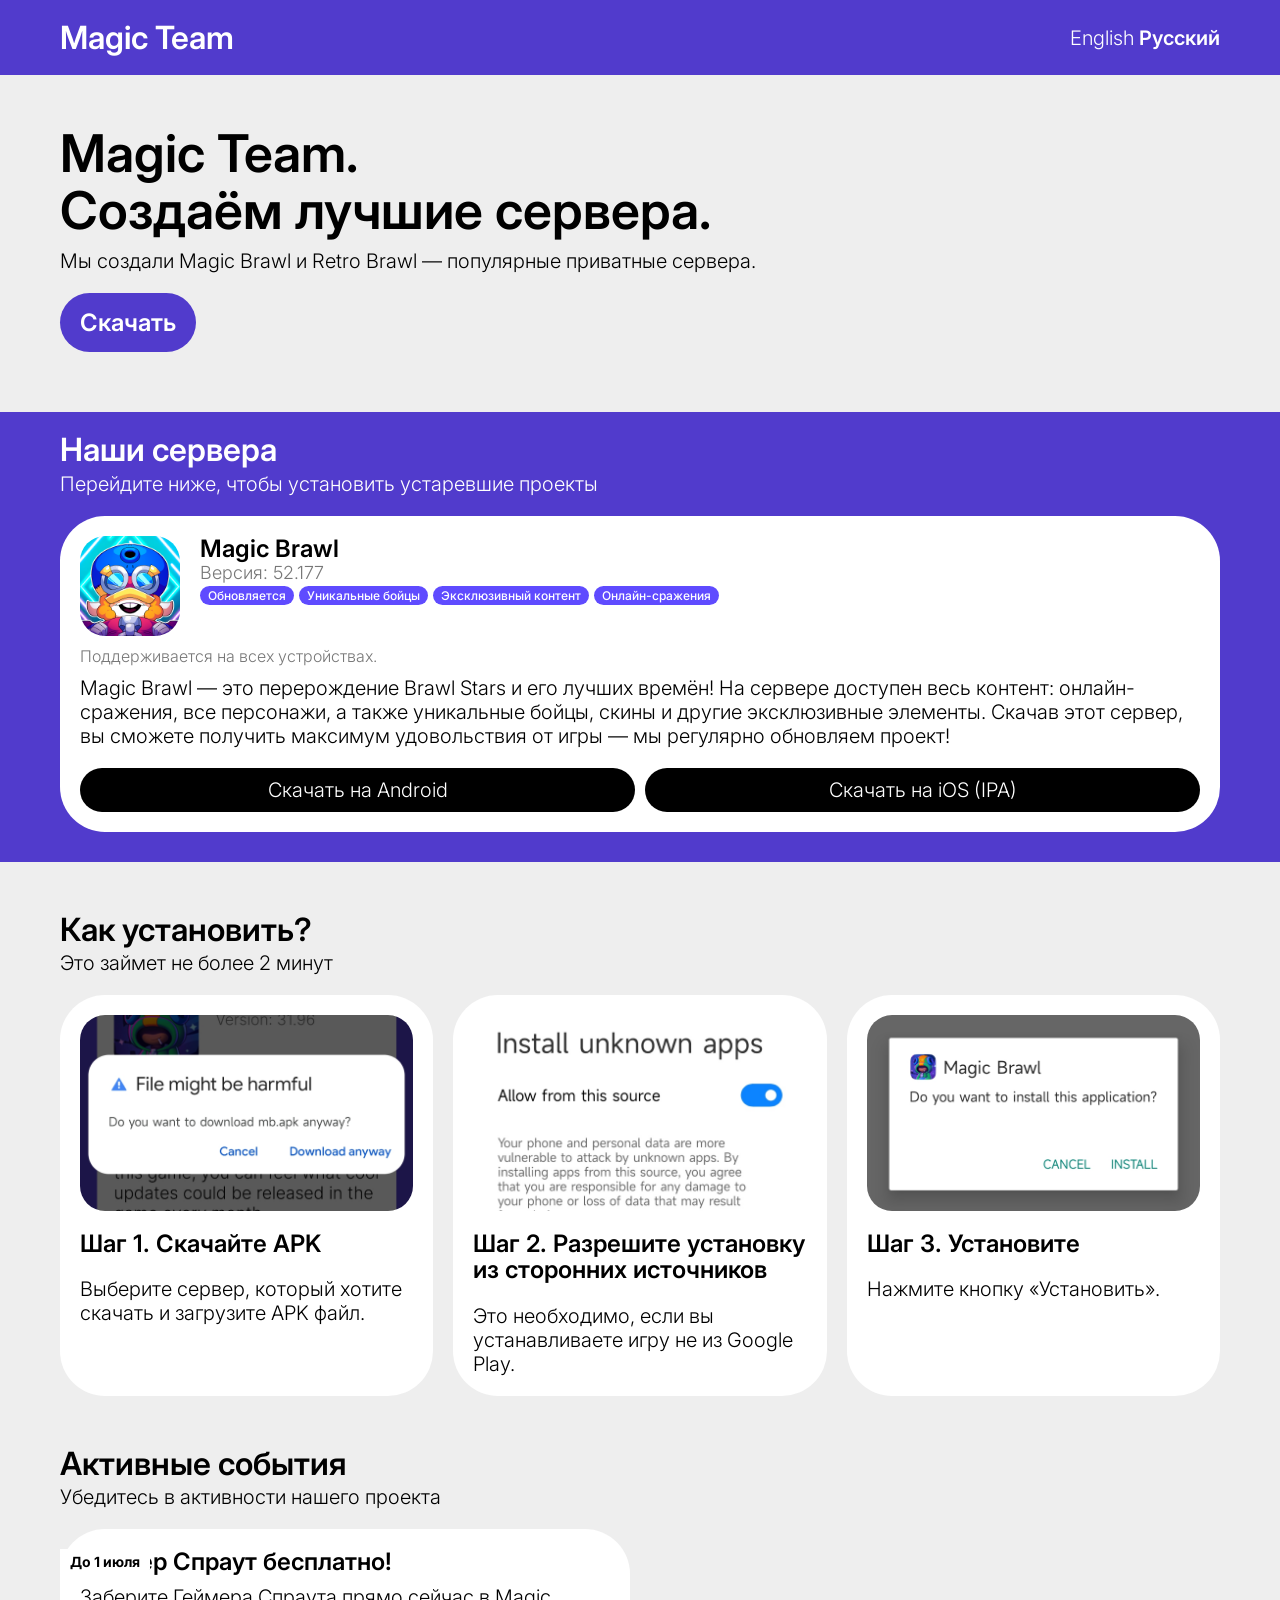
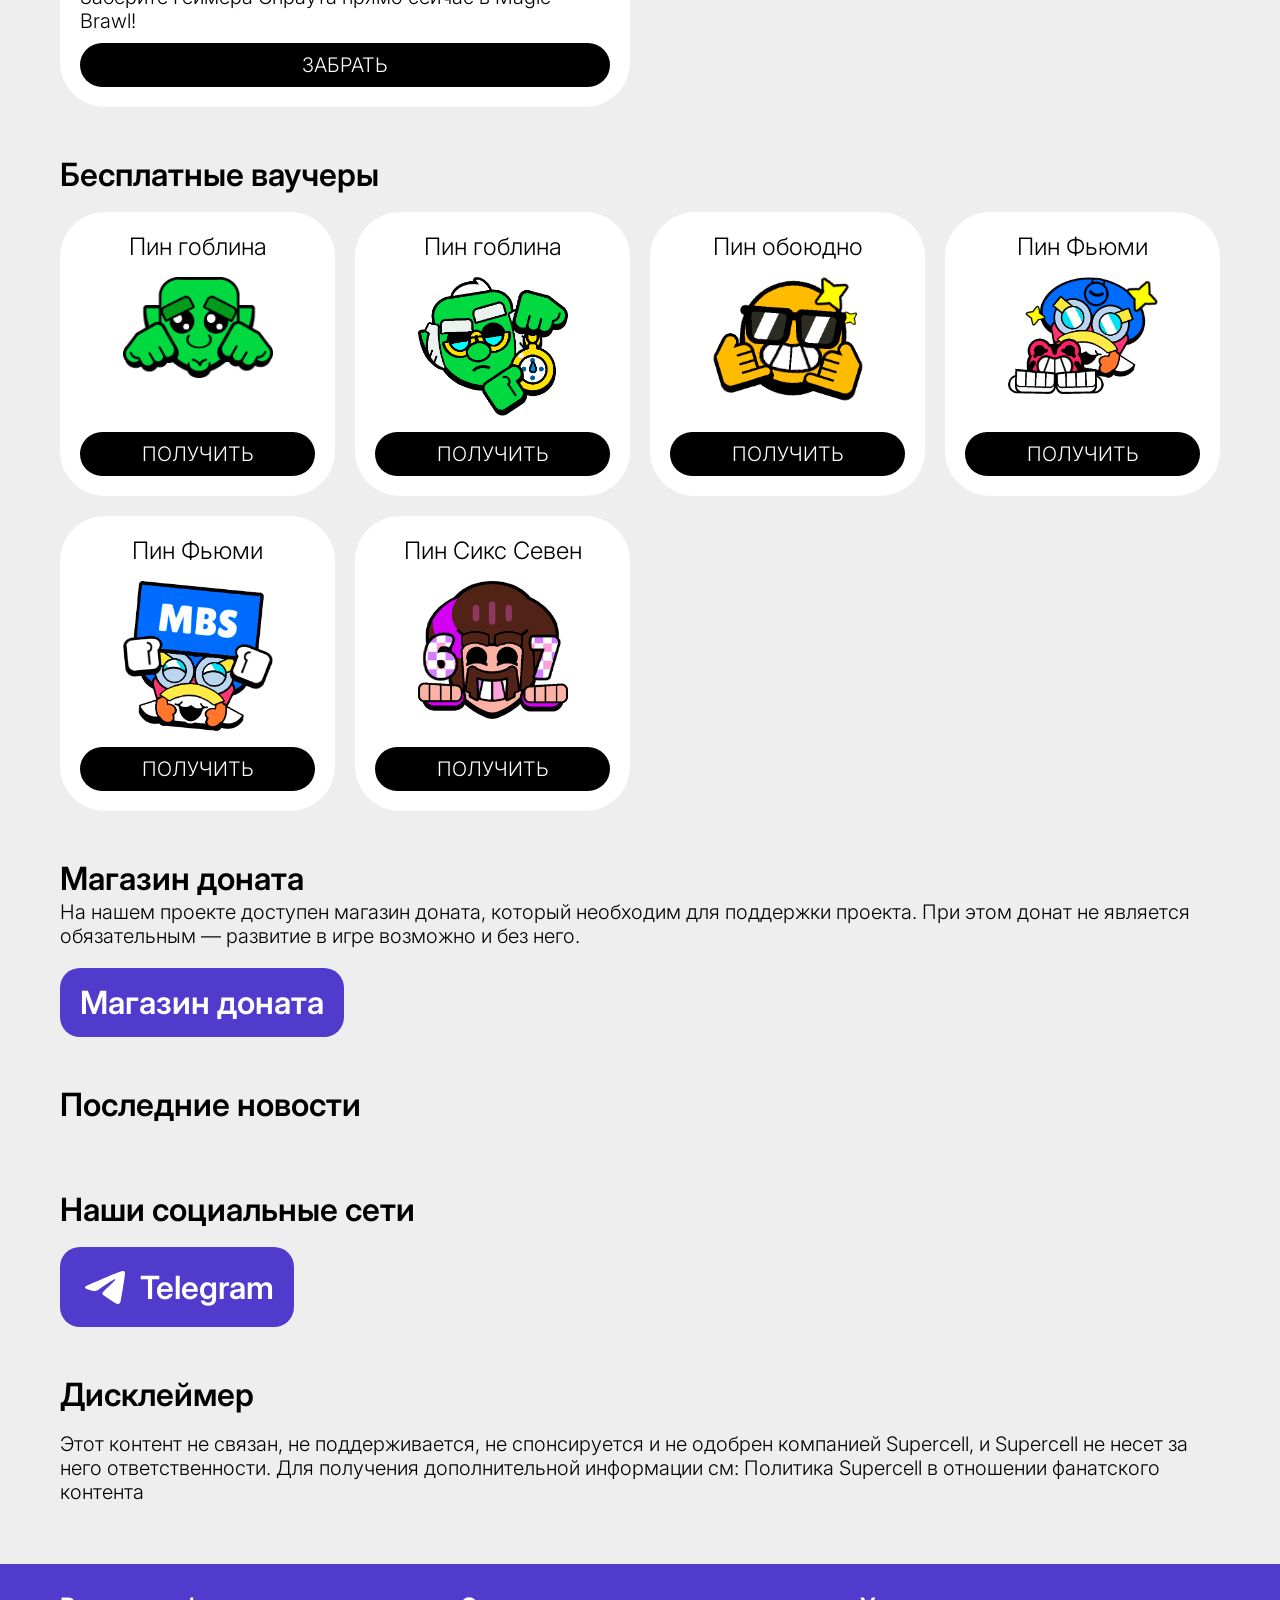
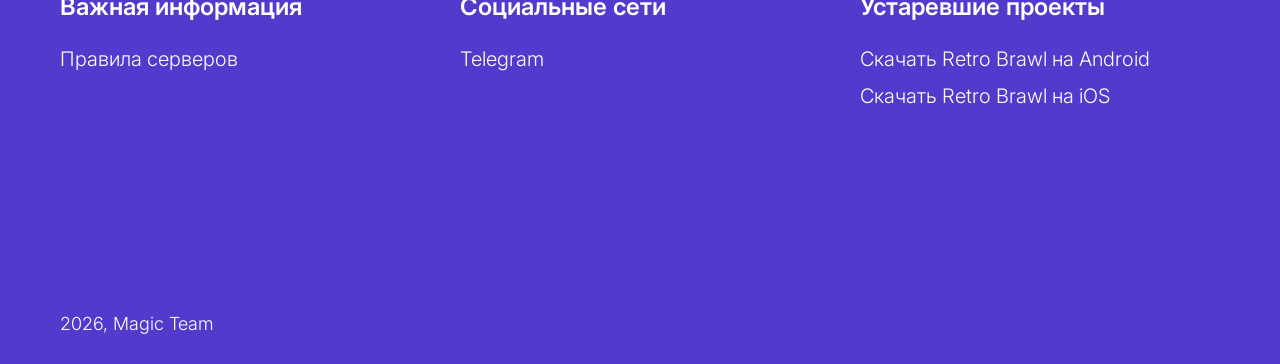
==== commit 8ae8412a: "📅 Update copyright to 2026" ====
--- a/ru.html
+++ b/ru.html
@@ -8,10 +8,10 @@
 	<meta name="keywords" content="Magic Brawl, Retro Brawl, Magic Team, Magic's Servers, Private Servers, Меджик Бравл, Ретро Бравл">
 	<meta name="viewport" content="width=device-width, initial-scale=1.0, maximum-scale=1.0, user-scalable=0">
 
-	<link rel="icon" type="image/png" href="/favicon.png">
-	<link rel="stylesheet" href="/styles/styles.css?v=11">
-
-	<script defer src="/js/dropdown.js"></script>
+	<link rel="icon" type="image/png" href="favicon.png">
+	<link rel="stylesheet" href="styles/styles.css?v=11">
+
+	<script defer src="js/dropdown.js"></script>
 
 	<!-- Global site tag (gtag.js) - Google Analytics -->
 	<script async src="https://www.googletagmanager.com/gtag/js?id=G-F91SJZ2LNX"></script>
@@ -43,16 +43,16 @@
 <body>
 	<header class="header">
 		<div class="header__body">
-			<a class="header__title" href="/">Magic Team</a>
+			<a class="header__title" href="index.html">Magic Team</a>
 			<div class="header__languages mobile-hidden">
-				<a href="/">English</a>
+				<a href="index.html">English</a>
 				<a href="#" selected>Русский</a>
 			</div>
 			
 			<div class="dropdown dropdown-languages mobile-only">
 				<button class="dropdown__button">
 					<div class="dropdown__value"></div>
-					<img class="dropdown__chevron" src="/icons/chevron-down.svg" alt="chevron">
+					<img class="dropdown__chevron" src="icons/chevron-down.svg" alt="chevron">
 				</button>
 				
 				<ul class="dropdown__options">
@@ -100,7 +100,7 @@
 						<div class="card__body download-card__body">
 							<div class="card__general_info">
 								<div class="card__title_info">
-									<img class="card-application__icon" src="/images/mb-icon-fumey.png" alt="" width="100" height="100">
+									<img class="card-application__icon" src="images/mb-icon-fumey.png" alt="" width="100" height="100">
 									<div class="card__title_info_extra">
 										<h3 class="card__title">Magic Brawl</h3>
 										<span class="card__extra_info">Версия: 52.177</span>
@@ -167,7 +167,7 @@
 				<div class="block__content event-cards">
 					<div class="card event-cards__card card-instruction-step">
 						<div class="card__body">
-							<img class="event_image" src="/images/sprout_gamer_event.png" alt="">
+							<img class="event_image" src="images/sprout_gamer_event.png" alt="">
 							<div class="event_date">До 1 июля</div>
 							<div class="event-cards__card-body">
 								<h3 class="card__title">Геймер Спраут бесплатно!</h3>
@@ -188,42 +188,42 @@
 					<div class="voucher-card">
 						<div class="voucher-card__wrapper">
 							<span class="voucher-card__title">Пин гоблина</span>
-							<img class="voucher-card__image" src="/images/goblin_pin.png" alt="Pin"/>
+							<img class="voucher-card__image" src="images/goblin_pin.png" alt="Pin"/>
 							<a href="https://magicbrawl.gg/ru/vouchers/goblin-new" class="voucher-card__button">ПОЛУЧИТЬ</a>
 						</div>
 					</div>
 					<div class="voucher-card">
 						<div class="voucher-card__wrapper">
 							<span class="voucher-card__title">Пин гоблина</span>
-							<img class="voucher-card__image" src="/images/goblin_clock_pin.png" alt="Pin"/>
+							<img class="voucher-card__image" src="images/goblin_clock_pin.png" alt="Pin"/>
 							<a href="https://magicbrawl.gg/ru/vouchers/goblin-clock" class="voucher-card__button">ПОЛУЧИТЬ</a>
 						</div>
 					</div>
 					<div class="voucher-card">
 						<div class="voucher-card__wrapper">
 							<span class="voucher-card__title">Пин обоюдно</span>
-							<img class="voucher-card__image" src="/images/coolglass_pin.png" alt="Pin"/>
+							<img class="voucher-card__image" src="images/coolglass_pin.png" alt="Pin"/>
 							<a href="https://magicbrawl.gg/ru/vouchers/cool-glass" class="voucher-card__button">ПОЛУЧИТЬ</a>
 						</div>
 					</div>
 					<div class="voucher-card">
 						<div class="voucher-card__wrapper">
 							<span class="voucher-card__title">Пин Фьюми</span>
-							<img class="voucher-card__image" src="/images/fumey_frog_pin.png" alt="Pin"/>
+							<img class="voucher-card__image" src="images/fumey_frog_pin.png" alt="Pin"/>
 							<a href="https://magicbrawl.gg/ru/vouchers/fumey-frog" class="voucher-card__button">ПОЛУЧИТЬ</a>
 						</div>
 					</div>
 					<div class="voucher-card">
 						<div class="voucher-card__wrapper">
 							<span class="voucher-card__title">Пин Фьюми</span>
-							<img class="voucher-card__image" src="/images/fumey_team_pin.png" alt="Pin"/>
+							<img class="voucher-card__image" src="images/fumey_team_pin.png" alt="Pin"/>
 							<a href="https://magicbrawl.gg/ru/vouchers/fumey-team" class="voucher-card__button">ПОЛУЧИТЬ</a>
 						</div>
 					</div>
 					<div class="voucher-card">
 						<div class="voucher-card__wrapper">
 							<span class="voucher-card__title">Пин Сикс Севен</span>
-							<img class="voucher-card__image" src="/images/pin_wizard_67.png" alt="Pin"/>
+							<img class="voucher-card__image" src="images/pin_wizard_67.png" alt="Pin"/>
 							<a href="https://magicbrawl.gg/ru/vouchers/six-seven" class="voucher-card__button">ПОЛУЧИТЬ</a>
 						</div>
 					</div>
@@ -259,7 +259,7 @@
 				<ul class="block__content socials">
 					<li>
 						<a class="button button-purple button_social" href="https://t.me/magics_servers" target="_blank">
-							<div class="icon"><img src="/icons/telegram.svg" alt=""></div><span>Telegram</span>
+							<div class="icon"><img src="icons/telegram.svg" alt=""></div><span>Telegram</span>
 						</a>
 					</li>
 				</ul>
@@ -281,7 +281,7 @@
 				<div class="footer-block">
                     <h3 class="footer-block__title">Важная информация</h3>
                     <ul class="footer-block__content footer-block__links">
-                        <li><a href="/ru/server-rules.html">Правила серверов</a></li>
+                        <li><a href="server-rules.html">Правила серверов</a></li>
                     </ul>
                 </div>
 				<div class="footer-block">
@@ -298,9 +298,9 @@
 					</ul>
 				</div>
 			</div>
-			<div class="footer__copyright">2023, Magic Team</div>
+			<div class="footer__copyright">2026, Magic Team</div>
 		</div>
 	</footer>
-	<script defer src="/js/main.js?v=5"></script>
+	<script defer src="js/main.js?v=5"></script>
 </body>
 </html>
